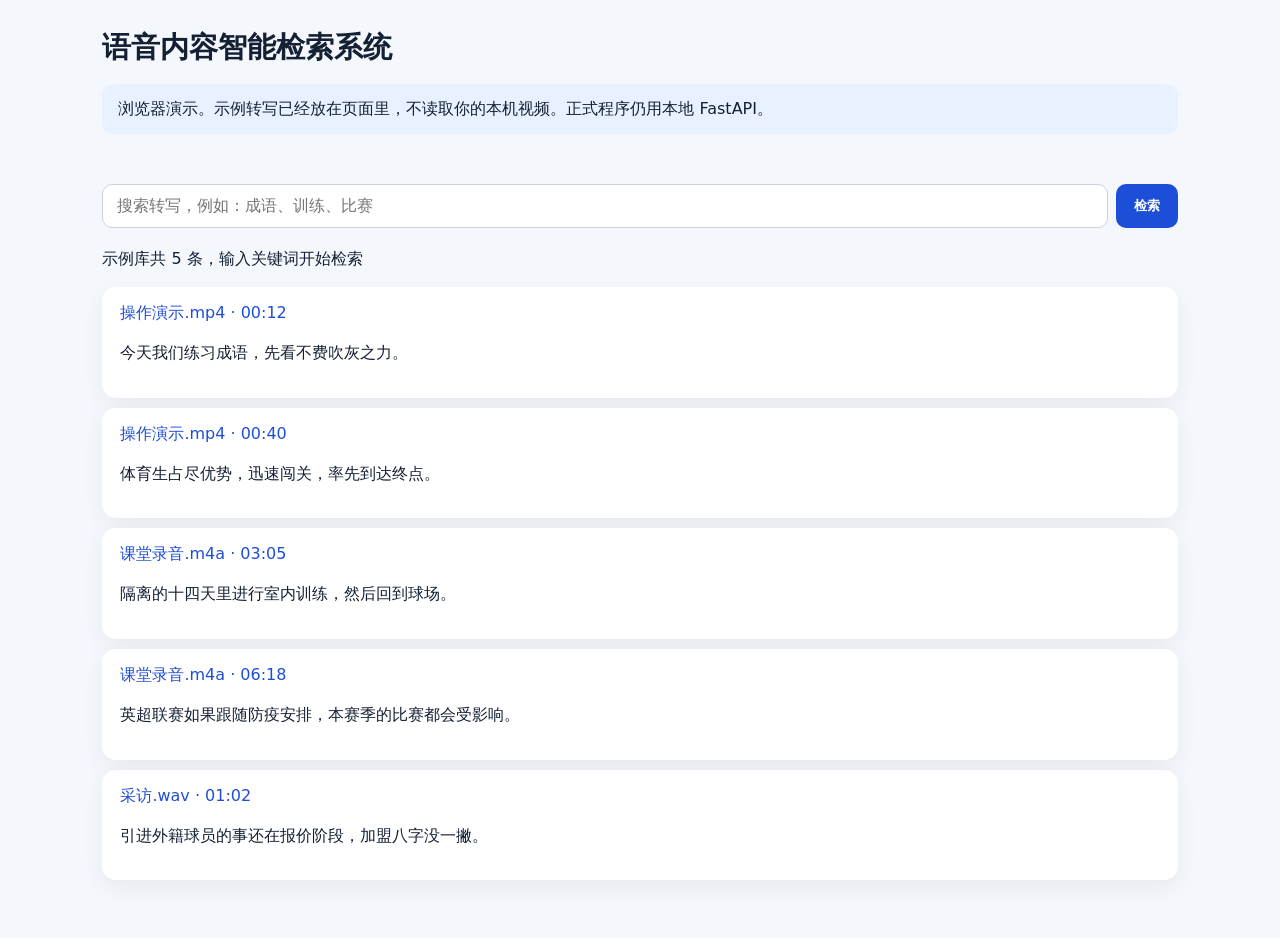
==== docs/index.html @ 50787fa3 "feat: add browser demo for speech search" ====
<!doctype html>
<html lang="zh-CN">
<head>
  <meta charset="utf-8" />
  <meta name="viewport" content="width=device-width, initial-scale=1" />
  <title>语音内容智能检索系统</title>
  <style>
    :root { color-scheme: light; font-family: system-ui, sans-serif; }
    body { margin: 0; background: #f4f7fb; color: #142033; }
    header { padding: 28px 8vw 8px; }
    h1 { margin: 0 0 8px; font-size: 1.8rem; }
    p { line-height: 1.6; }
    main { padding: 8px 8vw 48px; }
    .note { background: #e8f1ff; border-radius: 12px; padding: 12px 16px; }
    form { display: flex; gap: 8px; margin: 18px 0; }
    input { flex: 1; padding: 12px 14px; border: 1px solid #c9d4e3; border-radius: 10px; font-size: 1rem; }
    button { padding: 12px 18px; border: 0; border-radius: 10px; background: #1d4ed8; color: white; font-weight: 650; }
    article { background: white; border-radius: 14px; padding: 16px 18px; margin: 10px 0; box-shadow: 0 8px 24px rgba(20,32,51,.06); }
    .time { color: #1d4ed8; font-variant-numeric: tabular-nums; }
    mark { background: #fde68a; }
  </style>
</head>
<body>
  <header>
    <h1>语音内容智能检索系统</h1>
    <p class="note">浏览器演示。示例转写已经放在页面里，不读取你的本机视频。正式程序仍用本地 FastAPI。</p>
  </header>
  <main>
    <form id="search-form">
      <input id="q" name="q" placeholder="搜索转写，例如：成语、训练、比赛" />
      <button type="submit">检索</button>
    </form>
    <p id="count"></p>
    <div id="results"></div>
  </main>
  <script>
    const clips = [
      { file: "操作演示.mp4", at: "00:12", text: "今天我们练习成语，先看不费吹灰之力。" },
      { file: "操作演示.mp4", at: "00:40", text: "体育生占尽优势，迅速闯关，率先到达终点。" },
      { file: "课堂录音.m4a", at: "03:05", text: "隔离的十四天里进行室内训练，然后回到球场。" },
      { file: "课堂录音.m4a", at: "06:18", text: "英超联赛如果跟随防疫安排，本赛季的比赛都会受影响。" },
      { file: "采访.wav", at: "01:02", text: "引进外籍球员的事还在报价阶段，加盟八字没一撇。" }
    ];
    const results = document.querySelector("#results");
    const count = document.querySelector("#count");
    function render(query) {
      const q = query.trim();
      const found = clips.filter(item => !q || item.text.includes(q) || item.file.includes(q));
      count.textContent = q ? `找到 ${found.length} 条` : `示例库共 ${clips.length} 条，输入关键词开始检索`;
      results.innerHTML = found.map(item => {
        const text = q ? item.text.replaceAll(q, `<mark>${q}</mark>`) : item.text;
        return `<article><div class="time">${item.file} · ${item.at}</div><p>${text}</p></article>`;
      }).join("") || "<p>没有匹配的转写。</p>";
    }
    document.querySelector("#search-form").addEventListener("submit", (event) => {
      event.preventDefault();
      render(document.querySelector("#q").value);
    });
    render("");
  </script>
</body>
</html>
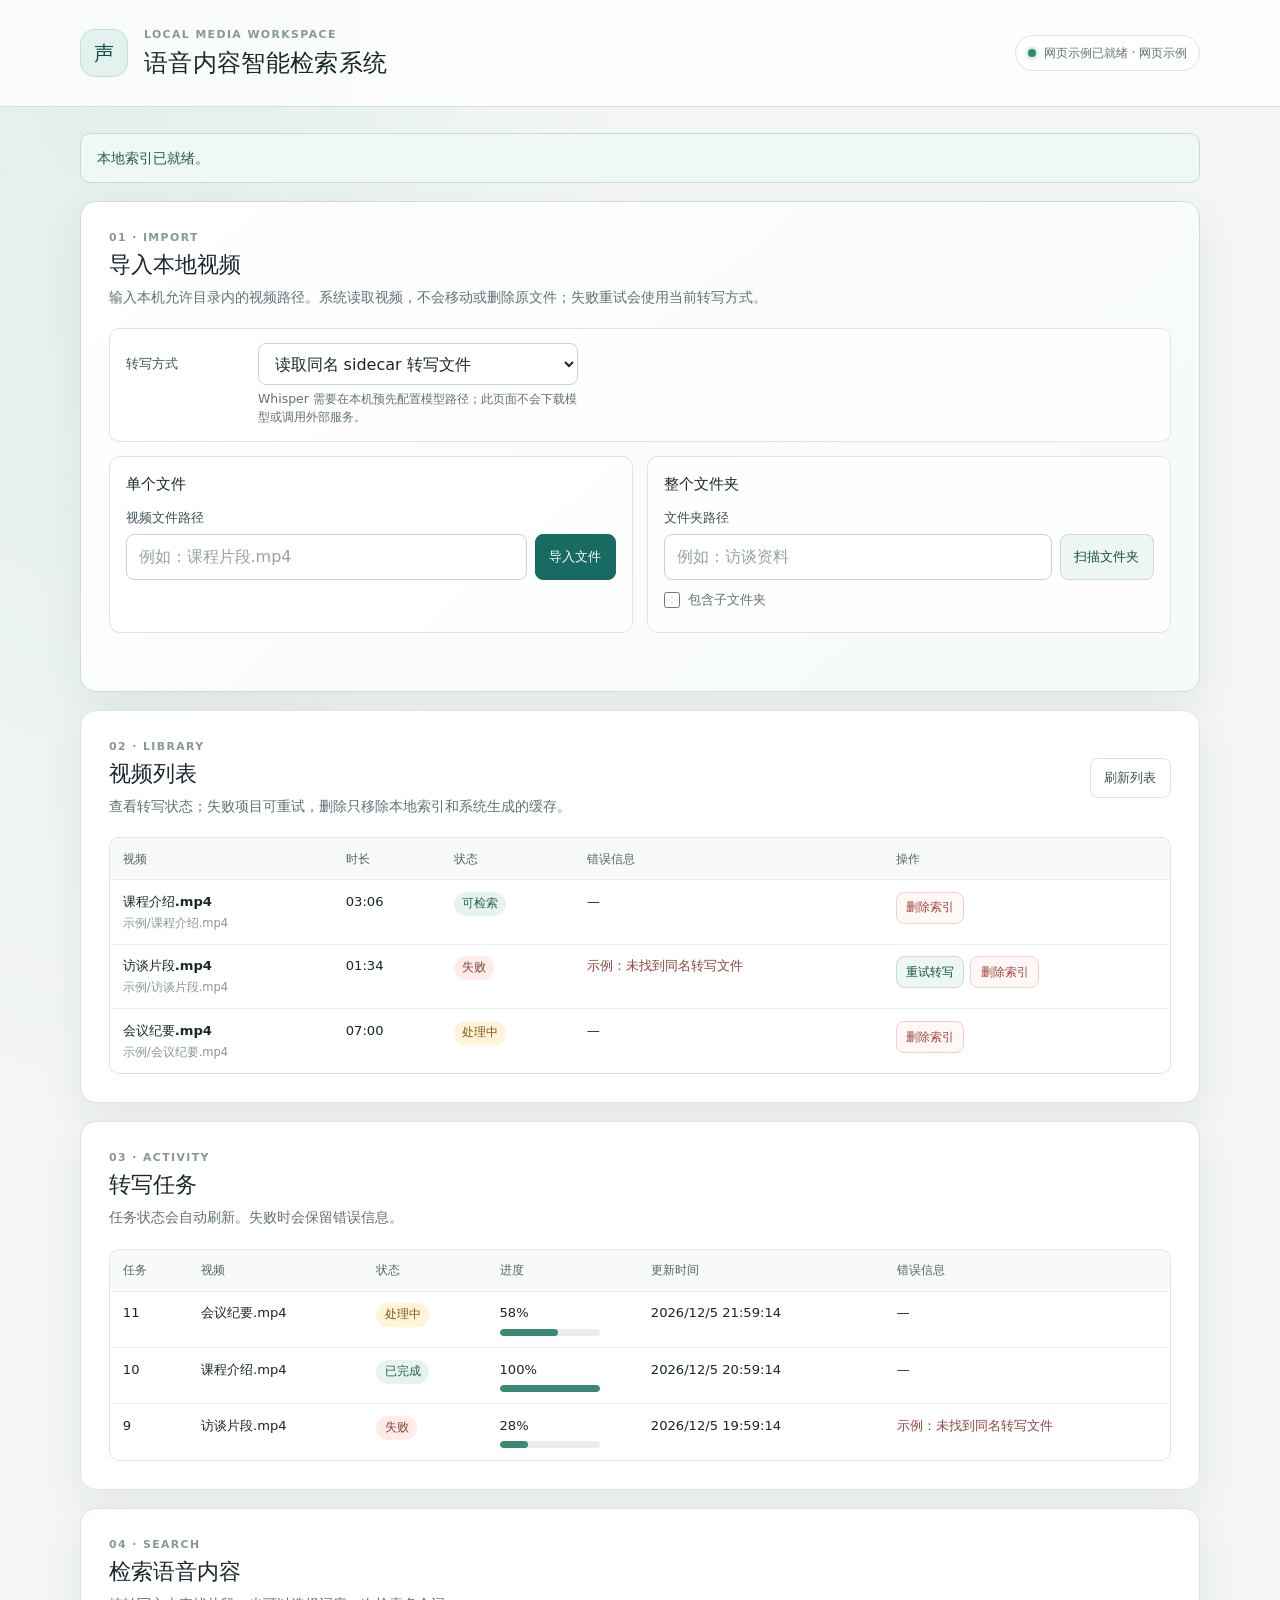
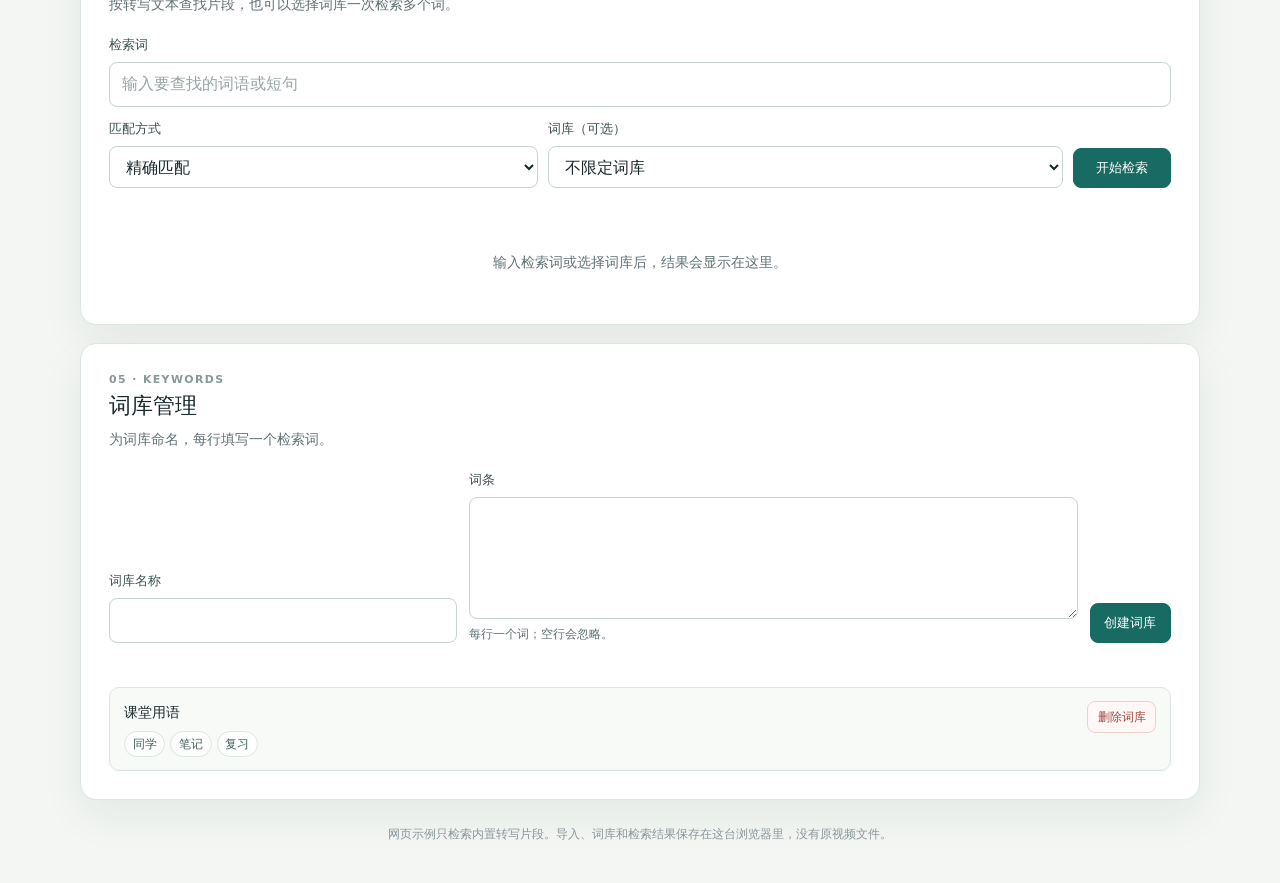
==== commit 6680cba4: "feat: recreate the speech search workspace on the web The browser page keeps the import, library, ta" ====
--- a/docs/index.html
+++ b/docs/index.html
@@ -1,62 +1,206 @@
 <!doctype html>
 <html lang="zh-CN">
-<head>
-  <meta charset="utf-8" />
-  <meta name="viewport" content="width=device-width, initial-scale=1" />
-  <title>语音内容智能检索系统</title>
-  <style>
-    :root { color-scheme: light; font-family: system-ui, sans-serif; }
-    body { margin: 0; background: #f4f7fb; color: #142033; }
-    header { padding: 28px 8vw 8px; }
-    h1 { margin: 0 0 8px; font-size: 1.8rem; }
-    p { line-height: 1.6; }
-    main { padding: 8px 8vw 48px; }
-    .note { background: #e8f1ff; border-radius: 12px; padding: 12px 16px; }
-    form { display: flex; gap: 8px; margin: 18px 0; }
-    input { flex: 1; padding: 12px 14px; border: 1px solid #c9d4e3; border-radius: 10px; font-size: 1rem; }
-    button { padding: 12px 18px; border: 0; border-radius: 10px; background: #1d4ed8; color: white; font-weight: 650; }
-    article { background: white; border-radius: 14px; padding: 16px 18px; margin: 10px 0; box-shadow: 0 8px 24px rgba(20,32,51,.06); }
-    .time { color: #1d4ed8; font-variant-numeric: tabular-nums; }
-    mark { background: #fde68a; }
-  </style>
-</head>
-<body>
-  <header>
-    <h1>语音内容智能检索系统</h1>
-    <p class="note">浏览器演示。示例转写已经放在页面里，不读取你的本机视频。正式程序仍用本地 FastAPI。</p>
-  </header>
-  <main>
-    <form id="search-form">
-      <input id="q" name="q" placeholder="搜索转写，例如：成语、训练、比赛" />
-      <button type="submit">检索</button>
-    </form>
-    <p id="count"></p>
-    <div id="results"></div>
-  </main>
-  <script>
-    const clips = [
-      { file: "操作演示.mp4", at: "00:12", text: "今天我们练习成语，先看不费吹灰之力。" },
-      { file: "操作演示.mp4", at: "00:40", text: "体育生占尽优势，迅速闯关，率先到达终点。" },
-      { file: "课堂录音.m4a", at: "03:05", text: "隔离的十四天里进行室内训练，然后回到球场。" },
-      { file: "课堂录音.m4a", at: "06:18", text: "英超联赛如果跟随防疫安排，本赛季的比赛都会受影响。" },
-      { file: "采访.wav", at: "01:02", text: "引进外籍球员的事还在报价阶段，加盟八字没一撇。" }
-    ];
-    const results = document.querySelector("#results");
-    const count = document.querySelector("#count");
-    function render(query) {
-      const q = query.trim();
-      const found = clips.filter(item => !q || item.text.includes(q) || item.file.includes(q));
-      count.textContent = q ? `找到 ${found.length} 条` : `示例库共 ${clips.length} 条，输入关键词开始检索`;
-      results.innerHTML = found.map(item => {
-        const text = q ? item.text.replaceAll(q, `<mark>${q}</mark>`) : item.text;
-        return `<article><div class="time">${item.file} · ${item.at}</div><p>${text}</p></article>`;
-      }).join("") || "<p>没有匹配的转写。</p>";
-    }
-    document.querySelector("#search-form").addEventListener("submit", (event) => {
-      event.preventDefault();
-      render(document.querySelector("#q").value);
-    });
-    render("");
-  </script>
-</body>
+  <head>
+    <meta charset="utf-8" />
+    <meta name="viewport" content="width=device-width, initial-scale=1" />
+    <meta name="color-scheme" content="light" />
+    <title>语音内容智能检索系统</title>
+    <link rel="stylesheet" href="style.css" />
+    <script src="app.js" defer></script>
+  </head>
+  <body>
+    <a class="skip-link" href="#main-content">跳到主要内容</a>
+    <header class="site-header">
+      <div class="header-inner">
+        <div class="brand-mark" aria-hidden="true">声</div>
+        <div class="brand-copy">
+          <p class="eyebrow">LOCAL MEDIA WORKSPACE</p>
+          <h1>语音内容智能检索系统</h1>
+        </div>
+        <div id="connection-state" class="connection-state" role="status" aria-live="polite">
+          <span class="state-dot" aria-hidden="true"></span>
+          <span id="connection-label">正在连接本地服务…</span>
+        </div>
+      </div>
+    </header>
+
+    <main id="main-content" class="page-shell">
+      <div id="global-message" class="notice notice-info" role="status" aria-live="polite">
+        网页示例已载入内置转写。这里不会读取你的电脑，也不会调用 Whisper。
+      </div>
+
+      <section class="panel import-panel" aria-labelledby="import-title">
+        <div class="section-heading">
+          <div>
+            <p class="eyebrow">01 · IMPORT</p>
+            <h2 id="import-title">导入本地视频</h2>
+            <p class="section-description">输入本机允许目录内的视频路径。系统读取视频，不会移动或删除原文件；失败重试会使用当前转写方式。</p>
+          </div>
+        </div>
+
+        <div class="field-row provider-row">
+          <label for="provider-select">转写方式</label>
+          <select id="provider-select" name="provider">
+            <option value="sidecar">读取同名 sidecar 转写文件</option>
+            <option value="whisper">本地 Whisper</option>
+          </select>
+          <p id="whisper-help" class="field-help">Whisper 需要在本机预先配置模型路径；此页面不会下载模型或调用外部服务。</p>
+        </div>
+
+        <div class="import-forms">
+          <form id="import-file-form" class="subform">
+            <h3>单个文件</h3>
+            <label for="file-path">视频文件路径</label>
+            <div class="input-action-row">
+              <input id="file-path" name="path" type="text" autocomplete="off" spellcheck="false" placeholder="例如：课程片段.mp4" required />
+              <button class="button button-primary" type="submit">导入文件</button>
+            </div>
+          </form>
+
+          <form id="import-folder-form" class="subform">
+            <h3>整个文件夹</h3>
+            <label for="folder-path">文件夹路径</label>
+            <div class="input-action-row">
+              <input id="folder-path" name="path" type="text" autocomplete="off" spellcheck="false" placeholder="例如：访谈资料" required />
+              <button class="button button-secondary" type="submit">扫描文件夹</button>
+            </div>
+            <label class="check-row" for="recursive">
+              <input id="recursive" name="recursive" type="checkbox" />
+              <span>包含子文件夹</span>
+            </label>
+          </form>
+        </div>
+        <p id="import-message" class="inline-message" role="status" aria-live="polite"></p>
+      </section>
+
+      <section class="panel" aria-labelledby="videos-title">
+        <div class="section-heading section-heading-row">
+          <div>
+            <p class="eyebrow">02 · LIBRARY</p>
+            <h2 id="videos-title">视频列表</h2>
+            <p class="section-description">查看转写状态；失败项目可重试，删除只移除本地索引和系统生成的缓存。</p>
+          </div>
+          <button id="refresh-button" class="button button-quiet" type="button">刷新列表</button>
+        </div>
+        <div class="table-wrap">
+          <table class="data-table">
+            <thead>
+              <tr>
+                <th scope="col">视频</th>
+                <th scope="col">时长</th>
+                <th scope="col">状态</th>
+                <th scope="col">错误信息</th>
+                <th scope="col">操作</th>
+              </tr>
+            </thead>
+            <tbody id="video-table-body"></tbody>
+          </table>
+          <p id="videos-empty" class="empty-state" hidden>还没有导入视频。输入本地路径后即可开始建立索引。</p>
+        </div>
+      </section>
+
+      <section class="panel" aria-labelledby="tasks-title">
+        <div class="section-heading">
+          <div>
+            <p class="eyebrow">03 · ACTIVITY</p>
+            <h2 id="tasks-title">转写任务</h2>
+            <p class="section-description">任务状态会自动刷新。失败时会保留错误信息。</p>
+          </div>
+        </div>
+        <div class="table-wrap">
+          <table class="data-table task-table">
+            <thead>
+              <tr>
+                <th scope="col">任务</th>
+                <th scope="col">视频</th>
+                <th scope="col">状态</th>
+                <th scope="col">进度</th>
+                <th scope="col">更新时间</th>
+                <th scope="col">错误信息</th>
+              </tr>
+            </thead>
+            <tbody id="task-table-body"></tbody>
+          </table>
+          <p id="tasks-empty" class="empty-state" hidden>暂无转写任务。</p>
+        </div>
+      </section>
+
+      <section class="panel search-panel" aria-labelledby="search-title">
+        <div class="section-heading">
+          <div>
+            <p class="eyebrow">04 · SEARCH</p>
+            <h2 id="search-title">检索语音内容</h2>
+            <p class="section-description">按转写文本查找片段，也可以选择词库一次检索多个词。</p>
+          </div>
+        </div>
+        <form id="search-form" class="search-form">
+          <div class="search-query-field">
+            <label for="search-query">检索词</label>
+            <input id="search-query" name="query" type="text" maxlength="200" autocomplete="off" placeholder="输入要查找的词语或短句" />
+          </div>
+          <div class="search-filter-fields">
+            <div class="field-stack">
+              <label for="search-mode">匹配方式</label>
+              <select id="search-mode" name="mode">
+                <option value="exact">精确匹配</option>
+                <option value="fuzzy">模糊匹配</option>
+              </select>
+            </div>
+            <div class="field-stack">
+              <label for="search-keyword-set">词库（可选）</label>
+              <select id="search-keyword-set" name="keyword_set_id">
+                <option value="">不限定词库</option>
+              </select>
+            </div>
+            <button class="button button-primary search-submit" type="submit">开始检索</button>
+          </div>
+        </form>
+        <p id="search-message" class="inline-message" role="status" aria-live="polite"></p>
+        <div id="search-results" class="results-list" aria-live="polite"></div>
+        <p id="results-empty" class="empty-state">输入检索词或选择词库后，结果会显示在这里。</p>
+      </section>
+
+      <section id="player-panel" class="panel player-panel" aria-labelledby="player-title" hidden>
+        <div class="section-heading">
+          <div>
+            <p class="eyebrow">PLAYER</p>
+            <h2 id="player-title">视频播放</h2>
+            <p id="player-note" class="section-description">使用浏览器控件播放本机视频。</p>
+          </div>
+        </div>
+        <video id="video-player" controls playsinline preload="metadata">
+          您的浏览器不支持 HTML 视频播放。
+        </video>
+      </section>
+
+      <section class="panel keywords-panel" aria-labelledby="keywords-title">
+        <div class="section-heading">
+          <div>
+            <p class="eyebrow">05 · KEYWORDS</p>
+            <h2 id="keywords-title">词库管理</h2>
+            <p class="section-description">为词库命名，每行填写一个检索词。</p>
+          </div>
+        </div>
+        <form id="keyword-form" class="keyword-form">
+          <div class="field-stack">
+            <label for="keyword-name">词库名称</label>
+            <input id="keyword-name" name="name" type="text" maxlength="100" required />
+          </div>
+          <div class="field-stack">
+            <label for="keyword-terms">词条</label>
+            <textarea id="keyword-terms" name="terms" rows="4" required aria-describedby="keyword-terms-help"></textarea>
+            <p id="keyword-terms-help" class="field-help">每行一个词；空行会忽略。</p>
+          </div>
+          <button class="button button-primary" type="submit">创建词库</button>
+        </form>
+        <p id="keyword-message" class="inline-message" role="status" aria-live="polite"></p>
+        <div id="keyword-set-list" class="keyword-set-list"></div>
+        <p id="keywords-empty" class="empty-state" hidden>暂无词库。创建词库后可在检索表单中选择。</p>
+      </section>
+
+      <footer class="page-footer">
+        <p>网页示例只检索内置转写片段。导入、词库和检索结果保存在这台浏览器里，没有原视频文件。</p>
+      </footer>
+    </main>
+  </body>
 </html>
--- a/docs/style.css
+++ b/docs/style.css
@@ -0,0 +1,966 @@
+:root {
+  color-scheme: light;
+  --ink: #17272b;
+  --muted: #607176;
+  --soft: #87979a;
+  --paper: #f3f6f3;
+  --surface: #ffffff;
+  --surface-soft: #f8faf8;
+  --line: #dce5e1;
+  --line-strong: #c7d4cf;
+  --accent: #186b62;
+  --accent-deep: #104f49;
+  --accent-pale: #e4f2ef;
+  --warning: #8a5b16;
+  --warning-pale: #fff5df;
+  --danger: #a3443c;
+  --danger-pale: #fff0ed;
+  --shadow: 0 16px 44px rgba(23, 47, 45, 0.065);
+  font-family: Inter, ui-sans-serif, system-ui, -apple-system, BlinkMacSystemFont, "Segoe UI", "Noto Sans SC", sans-serif;
+  font-synthesis: none;
+  text-rendering: optimizeLegibility;
+}
+
+* {
+  box-sizing: border-box;
+}
+
+html {
+  min-width: 320px;
+  background: var(--paper);
+  scroll-behavior: smooth;
+}
+
+body {
+  min-width: 320px;
+  margin: 0;
+  color: var(--ink);
+  background:
+    radial-gradient(ellipse at 8% 0%, rgba(209, 232, 222, 0.52), transparent 32rem),
+    var(--paper);
+  line-height: 1.55;
+}
+
+button,
+input,
+select,
+textarea {
+  font: inherit;
+}
+
+button,
+input,
+select,
+textarea {
+  min-width: 0;
+}
+
+button {
+  cursor: pointer;
+}
+
+button:disabled {
+  cursor: wait;
+  opacity: 0.62;
+}
+
+[hidden] {
+  display: none !important;
+}
+
+.skip-link {
+  position: absolute;
+  z-index: 10;
+  top: 0.75rem;
+  left: 0.75rem;
+  padding: 0.6rem 0.9rem;
+  transform: translateY(-180%);
+  border-radius: 0.5rem;
+  color: white;
+  background: var(--accent-deep);
+}
+
+.skip-link:focus {
+  transform: translateY(0);
+}
+
+.site-header {
+  border-bottom: 1px solid rgba(199, 212, 207, 0.75);
+  background: rgba(255, 255, 255, 0.8);
+}
+
+.header-inner,
+.page-shell {
+  width: min(1120px, calc(100% - 40px));
+  margin-inline: auto;
+}
+
+.header-inner {
+  display: flex;
+  min-height: 106px;
+  align-items: center;
+  gap: 16px;
+}
+
+.brand-mark {
+  display: grid;
+  width: 48px;
+  height: 48px;
+  flex: 0 0 auto;
+  place-items: center;
+  border: 1px solid rgba(24, 107, 98, 0.15);
+  border-radius: 15px;
+  color: var(--accent-deep);
+  background: var(--accent-pale);
+  font-size: 1.25rem;
+  font-weight: 800;
+}
+
+.brand-copy {
+  min-width: 0;
+}
+
+.eyebrow {
+  margin: 0 0 0.25rem;
+  color: var(--soft);
+  font-size: 0.68rem;
+  font-weight: 750;
+  letter-spacing: 0.13em;
+}
+
+.brand-copy h1 {
+  margin: 0;
+  font-size: clamp(1.12rem, 2.6vw, 1.48rem);
+  letter-spacing: 0.015em;
+  line-height: 1.3;
+}
+
+.connection-state {
+  display: inline-flex;
+  align-items: center;
+  gap: 0.5rem;
+  margin-left: auto;
+  padding: 0.45rem 0.72rem;
+  border: 1px solid var(--line);
+  border-radius: 999px;
+  color: var(--muted);
+  background: var(--surface);
+  font-size: 0.78rem;
+  white-space: nowrap;
+}
+
+.state-dot {
+  width: 0.5rem;
+  height: 0.5rem;
+  border-radius: 50%;
+  background: #d49b36;
+  box-shadow: 0 0 0 3px rgba(212, 155, 54, 0.13);
+}
+
+.connection-state.is-online .state-dot {
+  background: #258a69;
+  box-shadow: 0 0 0 3px rgba(37, 138, 105, 0.13);
+}
+
+.connection-state.is-offline .state-dot {
+  background: #c25449;
+  box-shadow: 0 0 0 3px rgba(194, 84, 73, 0.12);
+}
+
+.page-shell {
+  display: grid;
+  gap: 18px;
+  padding-block: 26px 40px;
+}
+
+.panel {
+  min-width: 0;
+  padding: clamp(18px, 3vw, 28px);
+  border: 1px solid var(--line);
+  border-radius: 16px;
+  background: var(--surface);
+  box-shadow: var(--shadow);
+}
+
+.import-panel {
+  border-color: #cbded8;
+  background: linear-gradient(140deg, #ffffff, #f7fbf8 78%);
+}
+
+.section-heading {
+  display: flex;
+  min-width: 0;
+  align-items: flex-start;
+  justify-content: space-between;
+  gap: 16px;
+  margin-bottom: 20px;
+}
+
+.section-heading h2 {
+  margin: 0;
+  font-size: clamp(1.12rem, 2.2vw, 1.35rem);
+  line-height: 1.3;
+}
+
+.section-description {
+  max-width: 72ch;
+  margin: 0.45rem 0 0;
+  color: var(--muted);
+  font-size: 0.9rem;
+  overflow-wrap: anywhere;
+}
+
+.section-heading-row {
+  align-items: center;
+}
+
+.notice {
+  padding: 0.8rem 1rem;
+  border: 1px solid var(--line);
+  border-radius: 10px;
+  color: var(--muted);
+  background: var(--surface);
+  font-size: 0.9rem;
+}
+
+.notice-info {
+  border-color: #d9e7e1;
+  background: #f7fbf8;
+}
+
+.notice-success {
+  border-color: #bfe0d0;
+  color: #225d49;
+  background: #eff8f3;
+}
+
+.notice-error {
+  border-color: #f0cbc6;
+  color: #843e38;
+  background: var(--danger-pale);
+}
+
+.field-row {
+  display: grid;
+  grid-template-columns: 120px minmax(0, 320px);
+  align-items: center;
+  gap: 8px 12px;
+}
+
+.provider-row {
+  padding: 14px 16px;
+  border: 1px solid var(--line);
+  border-radius: 10px;
+  background: rgba(255, 255, 255, 0.75);
+}
+
+.provider-row .field-help {
+  grid-column: 2;
+  margin: -3px 0 0;
+}
+
+label,
+.field-label {
+  color: #3b5054;
+  font-size: 0.84rem;
+  font-weight: 650;
+}
+
+input[type="text"],
+select,
+textarea {
+  width: 100%;
+  min-height: 42px;
+  padding: 0.58rem 0.72rem;
+  border: 1px solid var(--line-strong);
+  border-radius: 8px;
+  outline: none;
+  color: var(--ink);
+  background: white;
+}
+
+textarea {
+  min-height: 108px;
+  padding-block: 0.65rem;
+  resize: vertical;
+}
+
+input::placeholder,
+textarea::placeholder {
+  color: #96a4a4;
+}
+
+input:focus,
+select:focus,
+textarea:focus,
+button:focus-visible,
+a:focus-visible {
+  outline: 3px solid rgba(39, 133, 117, 0.23);
+  outline-offset: 2px;
+  border-color: #64a398;
+}
+
+.field-help {
+  color: var(--muted);
+  font-size: 0.78rem;
+  line-height: 1.45;
+}
+
+.import-forms {
+  display: grid;
+  grid-template-columns: repeat(2, minmax(0, 1fr));
+  gap: 14px;
+  margin-top: 14px;
+}
+
+.subform {
+  min-width: 0;
+  padding: 16px;
+  border: 1px solid var(--line);
+  border-radius: 11px;
+  background: rgba(255, 255, 255, 0.86);
+}
+
+.subform h3 {
+  margin: 0 0 12px;
+  font-size: 0.93rem;
+}
+
+.subform > label:not(.check-row) {
+  display: block;
+  margin-bottom: 6px;
+}
+
+.input-action-row {
+  display: flex;
+  min-width: 0;
+  gap: 8px;
+}
+
+.input-action-row input {
+  flex: 1 1 220px;
+}
+
+.check-row {
+  display: inline-flex;
+  align-items: center;
+  gap: 0.48rem;
+  margin-top: 10px;
+  color: var(--muted);
+  font-size: 0.82rem;
+  font-weight: 500;
+}
+
+.check-row input {
+  width: 1rem;
+  height: 1rem;
+  margin: 0;
+  accent-color: var(--accent);
+}
+
+.button {
+  display: inline-flex;
+  min-height: 40px;
+  flex: 0 0 auto;
+  align-items: center;
+  justify-content: center;
+  gap: 0.4rem;
+  padding: 0.55rem 0.85rem;
+  border: 1px solid transparent;
+  border-radius: 8px;
+  font-size: 0.82rem;
+  font-weight: 700;
+  line-height: 1.2;
+  text-align: center;
+  transition: background-color 120ms ease, border-color 120ms ease, color 120ms ease;
+}
+
+.button-primary {
+  border-color: var(--accent);
+  color: white;
+  background: var(--accent);
+}
+
+.button-primary:hover:not(:disabled) {
+  border-color: var(--accent-deep);
+  background: var(--accent-deep);
+}
+
+.button-secondary {
+  border-color: #cddbd6;
+  color: var(--accent-deep);
+  background: #edf6f2;
+}
+
+.button-secondary:hover:not(:disabled) {
+  border-color: #a8c7bc;
+  background: #e2f0ea;
+}
+
+.button-quiet {
+  border-color: var(--line);
+  color: #3e5558;
+  background: white;
+}
+
+.button-quiet:hover:not(:disabled) {
+  border-color: var(--line-strong);
+  background: var(--surface-soft);
+}
+
+.button-danger {
+  border-color: #f0d0cb;
+  color: var(--danger);
+  background: #fff8f7;
+}
+
+.button-danger:hover:not(:disabled) {
+  border-color: #e4aaa2;
+  background: var(--danger-pale);
+}
+
+.button-small {
+  min-height: 32px;
+  padding: 0.4rem 0.58rem;
+  font-size: 0.76rem;
+}
+
+.inline-message {
+  min-height: 1.25rem;
+  margin: 10px 0 0;
+  color: var(--muted);
+  font-size: 0.82rem;
+  overflow-wrap: anywhere;
+}
+
+.inline-message.is-error {
+  color: var(--danger);
+}
+
+.inline-message.is-success {
+  color: #267056;
+}
+
+.table-wrap {
+  min-width: 0;
+  overflow-x: auto;
+  border: 1px solid var(--line);
+  border-radius: 10px;
+  background: white;
+}
+
+.data-table {
+  width: 100%;
+  border-collapse: collapse;
+  text-align: left;
+  font-size: 0.82rem;
+}
+
+.data-table th,
+.data-table td {
+  padding: 0.72rem 0.8rem;
+  border-bottom: 1px solid #e9efec;
+  vertical-align: top;
+  overflow-wrap: anywhere;
+}
+
+.data-table th {
+  color: #526568;
+  background: #f7faf8;
+  font-size: 0.73rem;
+  font-weight: 700;
+  white-space: nowrap;
+}
+
+.data-table tbody tr:last-child td {
+  border-bottom: 0;
+}
+
+.data-table tbody tr:hover {
+  background: #fbfdfb;
+}
+
+.video-name {
+  font-weight: 700;
+  overflow-wrap: anywhere;
+}
+
+.video-path {
+  display: block;
+  margin-top: 0.15rem;
+  color: var(--soft);
+  font-size: 0.72rem;
+  overflow-wrap: anywhere;
+}
+
+.status-badge {
+  display: inline-flex;
+  align-items: center;
+  min-height: 24px;
+  padding: 0.17rem 0.52rem;
+  border-radius: 999px;
+  color: #526568;
+  background: #edf1ef;
+  font-size: 0.72rem;
+  font-weight: 700;
+  white-space: nowrap;
+}
+
+.status-ready,
+.status-completed {
+  color: #246448;
+  background: #e6f4ed;
+}
+
+.status-processing,
+.status-running {
+  color: #805817;
+  background: #fff3d8;
+}
+
+.status-failed {
+  color: #8d413b;
+  background: #ffebe8;
+}
+
+.row-actions {
+  display: flex;
+  flex-wrap: wrap;
+  gap: 6px;
+}
+
+.error-text {
+  max-width: 30rem;
+  color: #8e4540;
+  overflow-wrap: anywhere;
+}
+
+.progress-cell {
+  min-width: 96px;
+}
+
+.progress-track {
+  display: block;
+  width: min(100%, 100px);
+  height: 7px;
+  margin-top: 5px;
+  overflow: hidden;
+  border-radius: 999px;
+  background: #e9efec;
+}
+
+.progress-fill {
+  display: block;
+  height: 100%;
+  border-radius: inherit;
+  background: #398977;
+}
+
+.empty-state {
+  margin: 0;
+  padding: 22px 16px;
+  color: var(--muted);
+  text-align: center;
+  font-size: 0.86rem;
+}
+
+.search-form {
+  display: grid;
+  gap: 12px;
+}
+
+.search-query-field,
+.field-stack {
+  display: grid;
+  min-width: 0;
+  gap: 6px;
+}
+
+.search-filter-fields {
+  display: grid;
+  grid-template-columns: minmax(0, 1fr) minmax(0, 1.2fr) auto;
+  align-items: end;
+  gap: 10px;
+}
+
+.search-submit {
+  min-width: 98px;
+}
+
+.results-list {
+  display: grid;
+  gap: 10px;
+  margin-top: 12px;
+}
+
+.result-card {
+  min-width: 0;
+  padding: 15px;
+  border: 1px solid var(--line);
+  border-radius: 10px;
+  background: #fcfdfc;
+}
+
+.result-card-header {
+  display: flex;
+  min-width: 0;
+  align-items: flex-start;
+  justify-content: space-between;
+  gap: 10px;
+}
+
+.result-file {
+  min-width: 0;
+  font-weight: 720;
+  overflow-wrap: anywhere;
+}
+
+.result-meta {
+  display: flex;
+  flex-wrap: wrap;
+  gap: 6px;
+  margin-top: 4px;
+  color: var(--muted);
+  font-size: 0.76rem;
+}
+
+.result-text {
+  margin: 12px 0;
+  padding: 10px 12px;
+  border-left: 3px solid #8bb9aa;
+  border-radius: 0 7px 7px 0;
+  color: #304347;
+  background: #f2f8f5;
+  white-space: pre-wrap;
+  overflow-wrap: anywhere;
+}
+
+.result-card-footer {
+  display: flex;
+  align-items: center;
+  justify-content: space-between;
+  flex-wrap: wrap;
+  gap: 9px;
+}
+
+.timestamp-label {
+  color: var(--muted);
+  font-size: 0.79rem;
+}
+
+.player-panel video {
+  display: block;
+  width: 100%;
+  max-height: min(70vh, 620px);
+  border-radius: 10px;
+  background: #162326;
+}
+
+.keyword-form {
+  display: grid;
+  grid-template-columns: minmax(180px, 0.8fr) minmax(240px, 1.4fr) auto;
+  align-items: end;
+  gap: 12px;
+}
+
+.keyword-form .field-help {
+  margin: 0;
+}
+
+.keyword-set-list {
+  display: grid;
+  gap: 9px;
+  margin-top: 14px;
+}
+
+.keyword-set-card {
+  display: flex;
+  min-width: 0;
+  align-items: flex-start;
+  justify-content: space-between;
+  gap: 12px;
+  padding: 13px 14px;
+  border: 1px solid var(--line);
+  border-radius: 10px;
+  background: var(--surface-soft);
+}
+
+.keyword-set-main {
+  min-width: 0;
+}
+
+.keyword-set-name {
+  margin: 0;
+  font-size: 0.9rem;
+  font-weight: 750;
+  overflow-wrap: anywhere;
+}
+
+.keyword-terms-list {
+  display: flex;
+  flex-wrap: wrap;
+  gap: 5px;
+  margin: 8px 0 0;
+  padding: 0;
+  list-style: none;
+}
+
+.keyword-term {
+  padding: 0.18rem 0.48rem;
+  border: 1px solid #d9e7e1;
+  border-radius: 999px;
+  color: #44605d;
+  background: white;
+  font-size: 0.73rem;
+  overflow-wrap: anywhere;
+}
+
+.page-footer {
+  padding: 6px 4px 0;
+  color: var(--soft);
+  font-size: 0.78rem;
+  text-align: center;
+}
+
+.page-footer p {
+  margin: 0;
+}
+
+@media (max-width: 760px) {
+  .header-inner,
+  .page-shell {
+    width: min(100% - 28px, 680px);
+  }
+
+  .import-forms {
+    grid-template-columns: 1fr;
+  }
+
+  .search-filter-fields {
+    grid-template-columns: repeat(2, minmax(0, 1fr));
+  }
+
+  .search-submit {
+    grid-column: 1 / -1;
+  }
+
+  .keyword-form {
+    grid-template-columns: 1fr 1fr;
+  }
+
+  .keyword-form > button {
+    grid-column: 1 / -1;
+    justify-self: start;
+  }
+}
+
+@media (max-width: 600px) {
+  .header-inner {
+    min-height: 88px;
+    gap: 11px;
+  }
+
+  .brand-mark {
+    width: 40px;
+    height: 40px;
+    border-radius: 12px;
+  }
+
+  .brand-copy .eyebrow {
+    font-size: 0.59rem;
+  }
+
+  .brand-copy h1 {
+    max-width: 13.5rem;
+    font-size: 1.02rem;
+  }
+
+  .connection-state {
+    max-width: 112px;
+    padding: 0.38rem 0.5rem;
+    font-size: 0.68rem;
+    white-space: normal;
+  }
+
+  .page-shell {
+    gap: 12px;
+    padding-block: 14px 28px;
+  }
+
+  .panel {
+    padding: 16px;
+    border-radius: 13px;
+  }
+
+  .section-heading {
+    margin-bottom: 15px;
+  }
+
+  .section-heading-row {
+    align-items: flex-start;
+  }
+
+  .section-heading-row > .button {
+    max-width: 92px;
+    white-space: normal;
+  }
+
+  .field-row {
+    grid-template-columns: minmax(0, 1fr);
+  }
+
+  .provider-row .field-help {
+    grid-column: auto;
+  }
+
+  .input-action-row {
+    flex-direction: column;
+  }
+
+  .input-action-row input,
+  .input-action-row .button {
+    width: 100%;
+    flex-basis: auto;
+  }
+
+  .search-filter-fields {
+    grid-template-columns: minmax(0, 1fr);
+  }
+
+  .search-submit {
+    grid-column: auto;
+    width: 100%;
+  }
+
+  .keyword-form {
+    grid-template-columns: minmax(0, 1fr);
+  }
+
+  .keyword-form > button {
+    grid-column: auto;
+    width: 100%;
+  }
+
+  .table-wrap {
+    overflow: visible;
+    border: 0;
+    background: transparent;
+  }
+
+  .data-table {
+    display: block;
+    font-size: 0.8rem;
+  }
+
+  .data-table thead {
+    position: absolute;
+    width: 1px;
+    height: 1px;
+    padding: 0;
+    overflow: hidden;
+    clip: rect(0, 0, 0, 0);
+    white-space: nowrap;
+    border: 0;
+  }
+
+  .data-table tbody {
+    display: grid;
+    gap: 9px;
+  }
+
+  .data-table tbody tr {
+    display: grid;
+    min-width: 0;
+    padding: 6px 11px;
+    border: 1px solid var(--line);
+    border-radius: 10px;
+    background: #fff;
+  }
+
+  .data-table tbody tr:hover {
+    background: #fff;
+  }
+
+  .data-table td {
+    display: grid;
+    grid-template-columns: minmax(74px, 0.38fr) minmax(0, 1fr);
+    gap: 9px;
+    padding: 7px 0;
+    border-bottom: 1px solid #edf1ef;
+  }
+
+  .data-table td:last-child {
+    border-bottom: 0;
+  }
+
+  .data-table td::before {
+    content: attr(data-label);
+    color: var(--muted);
+    font-size: 0.73rem;
+    font-weight: 650;
+  }
+
+  .row-actions {
+    justify-content: flex-start;
+  }
+
+  .progress-cell {
+    min-width: 0;
+  }
+
+  .progress-track {
+    width: 100%;
+    max-width: 130px;
+  }
+
+  .result-card {
+    padding: 12px;
+  }
+
+  .result-card-header,
+  .result-card-footer,
+  .keyword-set-card {
+    align-items: stretch;
+    flex-direction: column;
+  }
+
+  .keyword-set-card > .button {
+    align-self: flex-start;
+  }
+}
+
+@media (max-width: 360px) {
+  .header-inner,
+  .page-shell {
+    width: calc(100% - 20px);
+  }
+
+  .header-inner {
+    gap: 8px;
+  }
+
+  .brand-mark {
+    width: 34px;
+    height: 34px;
+    font-size: 1rem;
+  }
+
+  .brand-copy h1 {
+    font-size: 0.91rem;
+  }
+
+  .connection-state {
+    max-width: 95px;
+    gap: 0.35rem;
+    font-size: 0.64rem;
+  }
+
+  .panel {
+    padding: 13px;
+  }
+
+  .data-table td {
+    grid-template-columns: minmax(64px, 0.34fr) minmax(0, 1fr);
+    gap: 6px;
+  }
+}
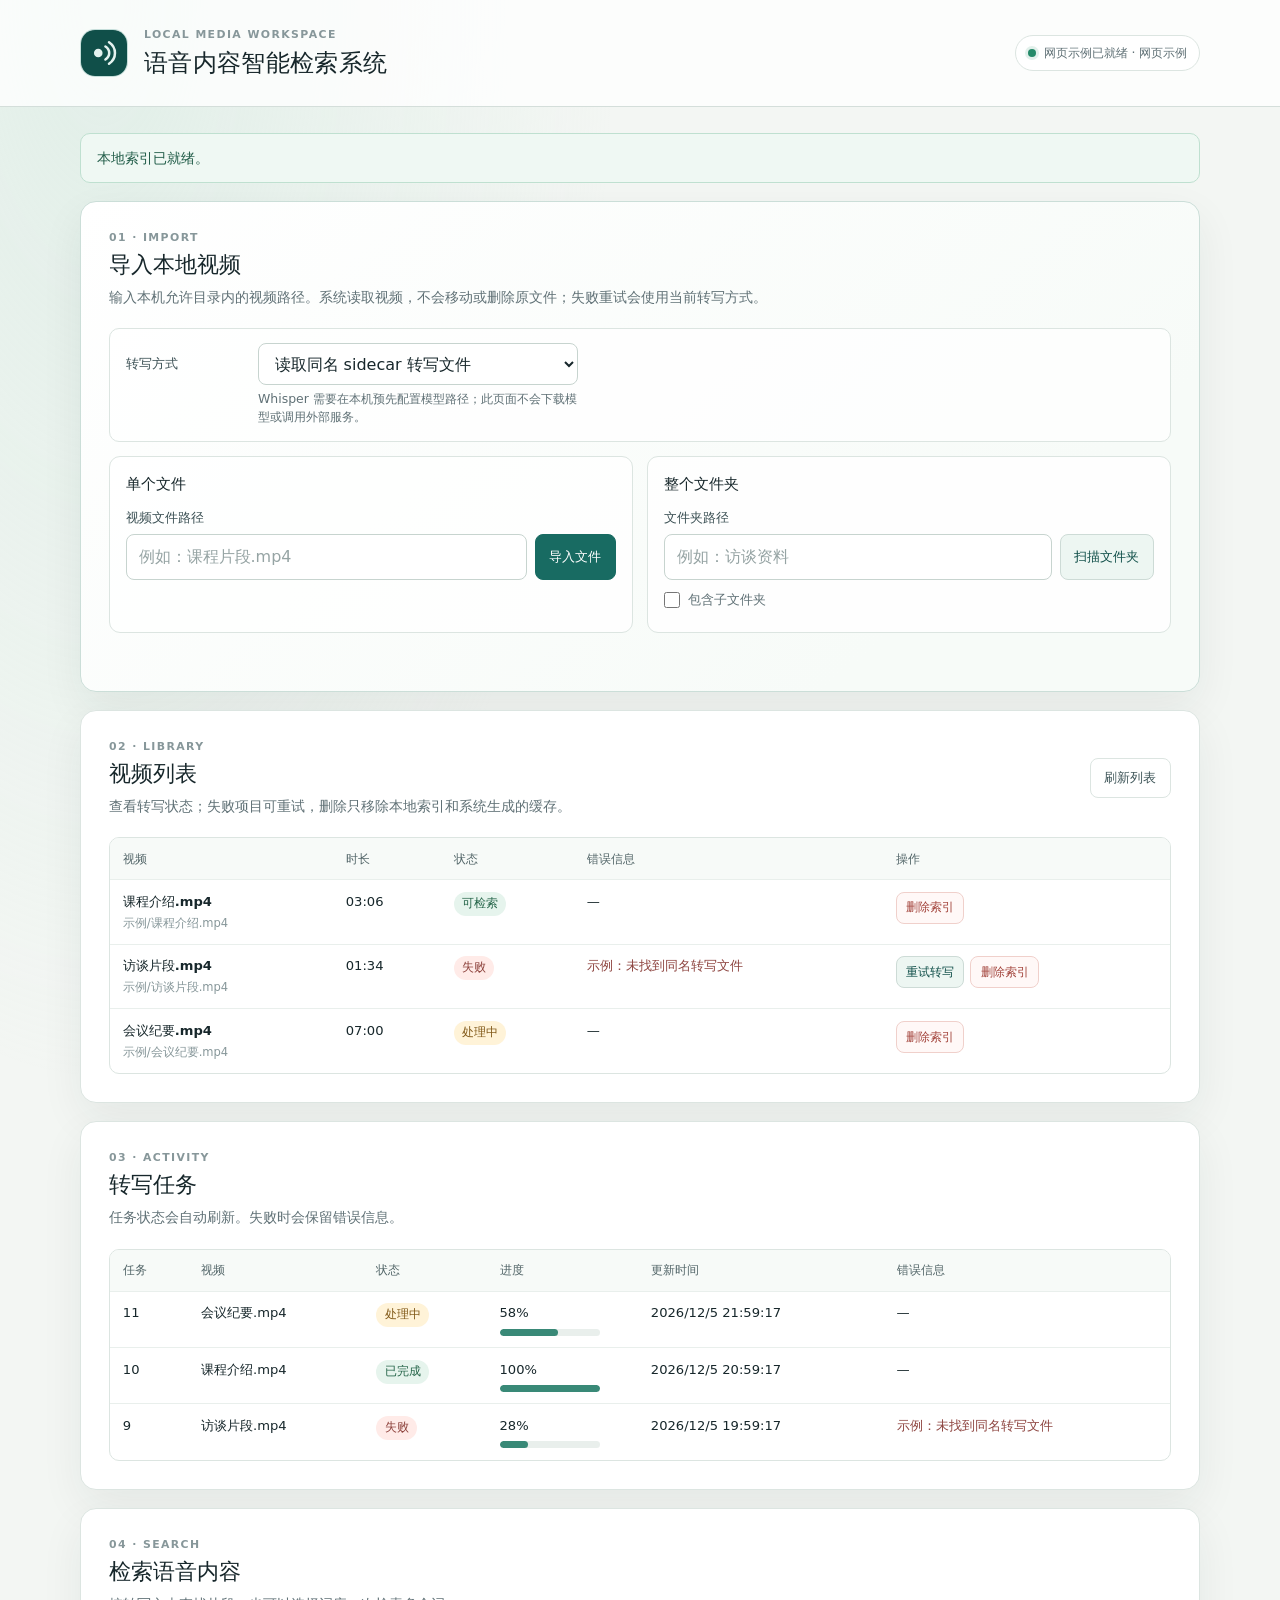
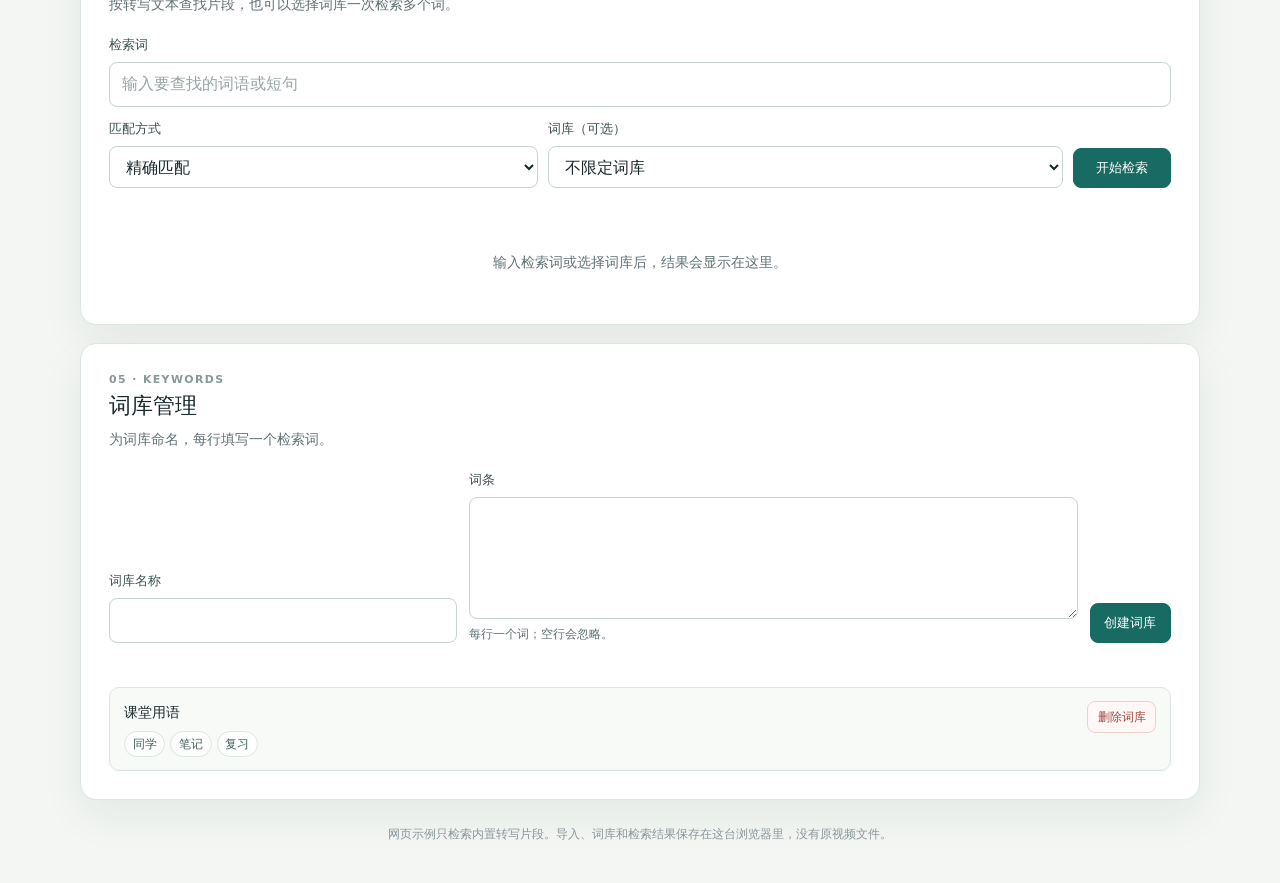
==== commit c2711811: "feat: add the speech search icon The browser tab and the header use the same sound mark." ====
--- a/docs/index.html
+++ b/docs/index.html
@@ -5,6 +5,8 @@
     <meta name="viewport" content="width=device-width, initial-scale=1" />
     <meta name="color-scheme" content="light" />
     <title>语音内容智能检索系统</title>
+    <link rel="icon" href="favicon.svg" type="image/svg+xml" />
+    <link rel="apple-touch-icon" href="favicon.svg" />
     <link rel="stylesheet" href="style.css" />
     <script src="app.js" defer></script>
   </head>
@@ -12,7 +14,7 @@
     <a class="skip-link" href="#main-content">跳到主要内容</a>
     <header class="site-header">
       <div class="header-inner">
-        <div class="brand-mark" aria-hidden="true">声</div>
+        <img class="brand-mark" src="favicon.svg" alt="" />
         <div class="brand-copy">
           <p class="eyebrow">LOCAL MEDIA WORKSPACE</p>
           <h1>语音内容智能检索系统</h1>
